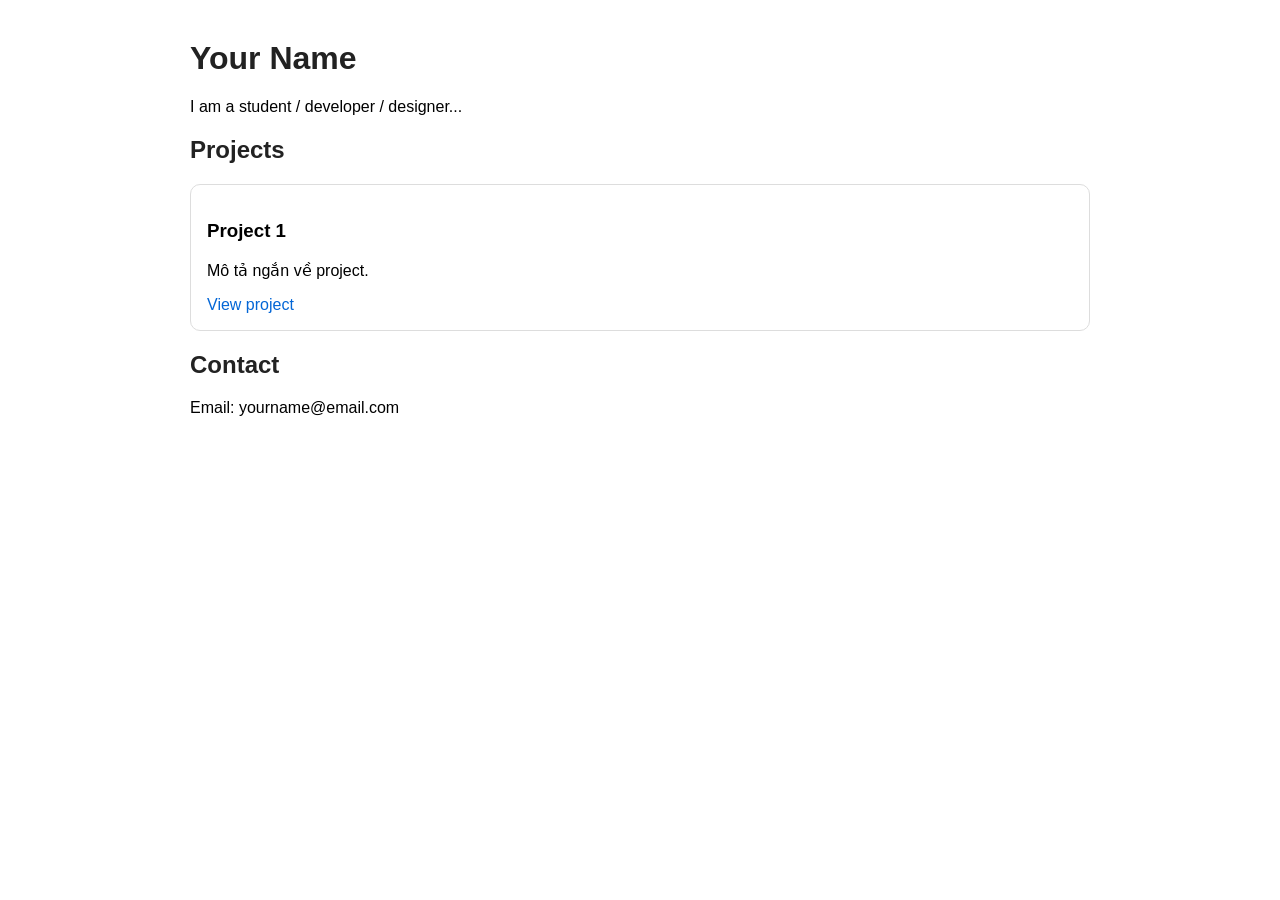
==== index.html @ 5c5beda9 "index" ====
<!DOCTYPE html>
<html lang="en">
<head>
  <meta charset="UTF-8" />
  <meta name="viewport" content="width=device-width, initial-scale=1.0" />
  <title>My Portfolio</title>
  <style>
    body { font-family: Arial, sans-serif; max-width: 900px; margin: 40px auto; padding: 0 20px; }
    h1, h2 { color: #222; }
    .project { border: 1px solid #ddd; padding: 16px; margin: 16px 0; border-radius: 10px; }
    a { color: #0366d6; text-decoration: none; }
  </style>
</head>
<body>
  <h1>Your Name</h1>
  <p>I am a student / developer / designer...</p>

  <h2>Projects</h2>
  <div class="project">
    <h3>Project 1</h3>
    <p>Mô tả ngắn về project.</p>
    <a href="#">View project</a>
  </div>

  <h2>Contact</h2>
  <p>Email: yourname@email.com</p>
</body>
</html>
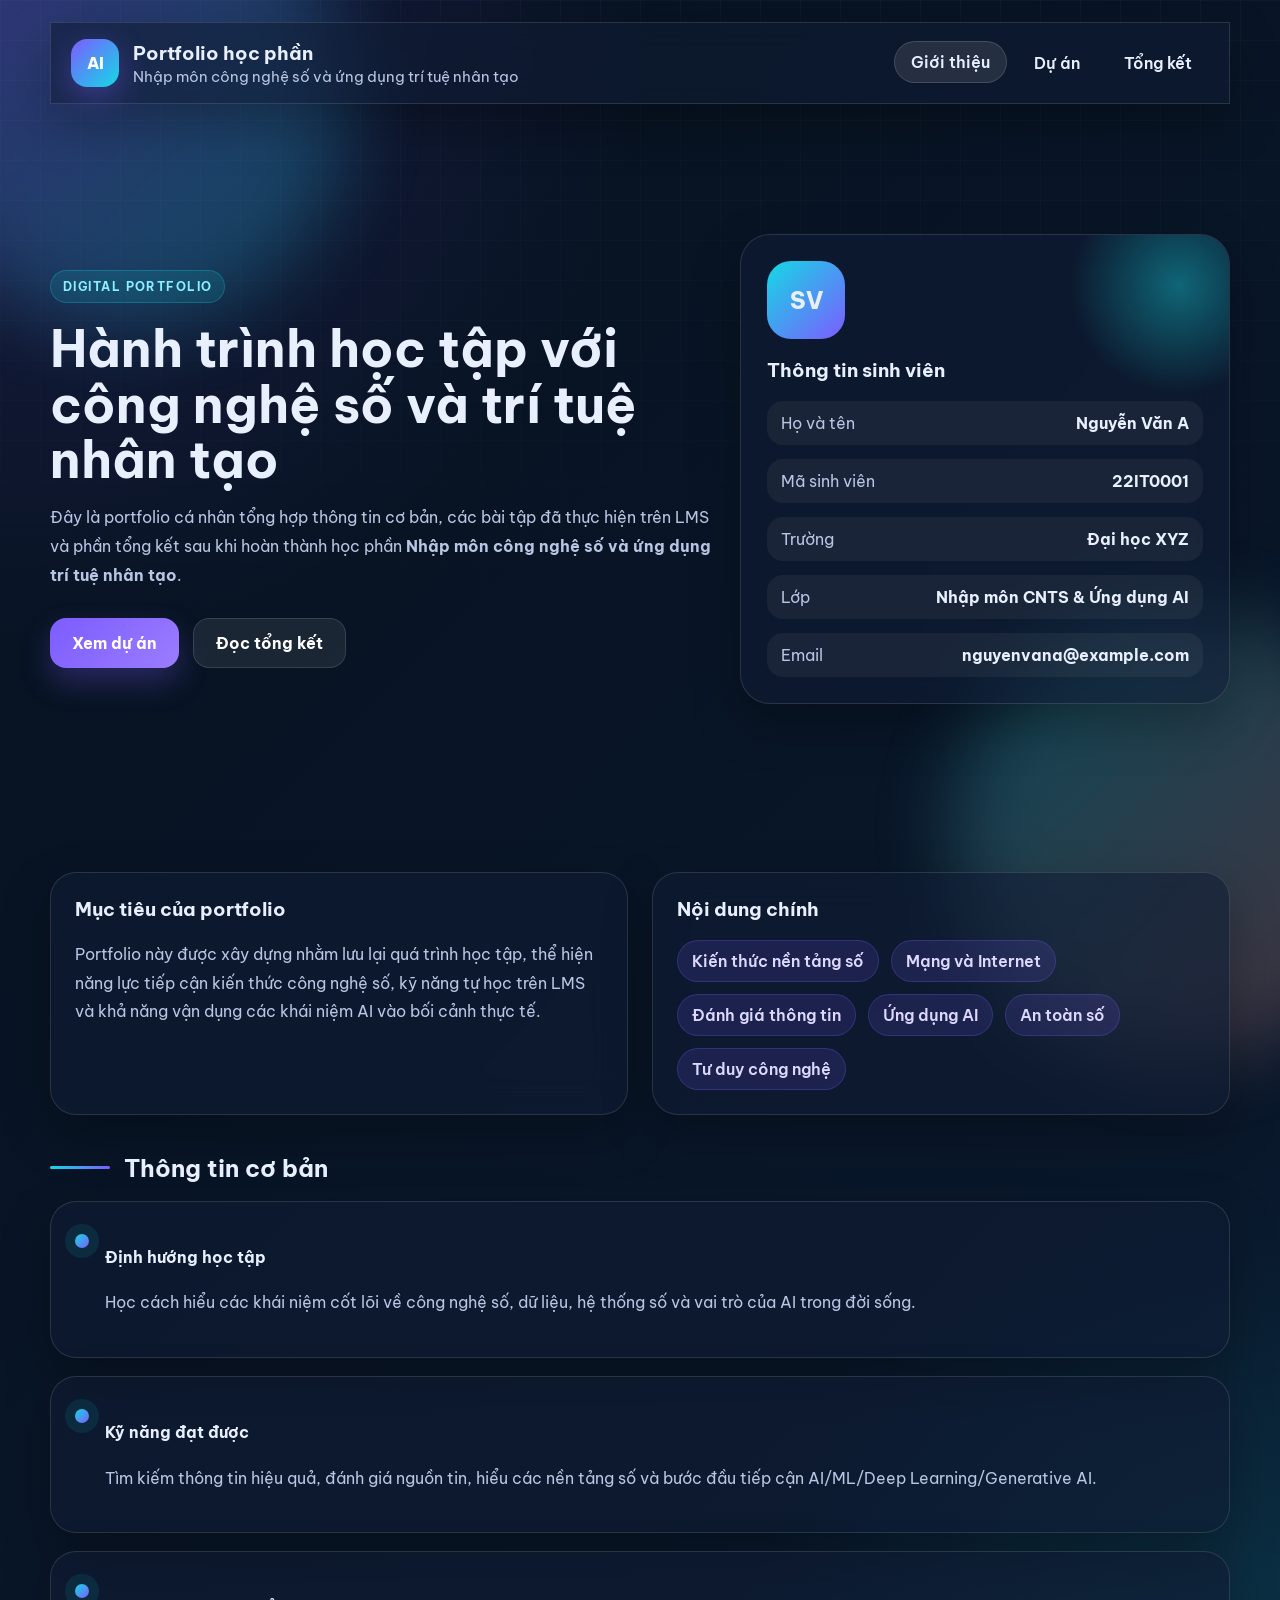
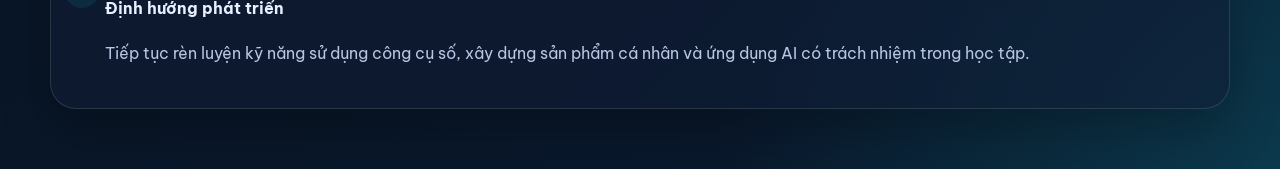
==== commit e3ca64fa: "Add files via upload" ====
--- a/index.html
+++ b/index.html
@@ -1,28 +1,122 @@
 <!DOCTYPE html>
-<html lang="en">
+<html lang="vi">
 <head>
   <meta charset="UTF-8" />
   <meta name="viewport" content="width=device-width, initial-scale=1.0" />
-  <title>My Portfolio</title>
-  <style>
-    body { font-family: Arial, sans-serif; max-width: 900px; margin: 40px auto; padding: 0 20px; }
-    h1, h2 { color: #222; }
-    .project { border: 1px solid #ddd; padding: 16px; margin: 16px 0; border-radius: 10px; }
-    a { color: #0366d6; text-decoration: none; }
-  </style>
+  <title>Portfolio | Giới thiệu</title>
+  <link rel="preconnect" href="https://fonts.googleapis.com">
+  <link rel="preconnect" href="https://fonts.gstatic.com" crossorigin>
+  <link href="https://fonts.googleapis.com/css2?family=Be+Vietnam+Pro:wght@300;400;500;600;700;800&display=swap" rel="stylesheet">
+  <link rel="stylesheet" href="styles.css" />
 </head>
 <body>
-  <h1>Your Name</h1>
-  <p>I am a student / developer / designer...</p>
+  <div class="bg-orb orb-1"></div>
+  <div class="bg-orb orb-2"></div>
+  <div class="bg-grid"></div>
 
-  <h2>Projects</h2>
-  <div class="project">
-    <h3>Project 1</h3>
-    <p>Mô tả ngắn về project.</p>
-    <a href="#">View project</a>
-  </div>
+  <header class="site-header glass fade-down">
+    <div class="brand">
+      <div class="brand-badge">AI</div>
+      <div>
+        <h1>Portfolio học phần</h1>
+        <p>Nhập môn công nghệ số và ứng dụng trí tuệ nhân tạo</p>
+      </div>
+    </div>
+    <nav class="nav">
+      <a class="nav-link active" href="index.html">Giới thiệu</a>
+      <a class="nav-link" href="du-an.html">Dự án</a>
+      <a class="nav-link" href="tong-ket.html">Tổng kết</a>
+    </nav>
+  </header>
 
-  <h2>Contact</h2>
-  <p>Email: yourname@email.com</p>
+  <main class="container">
+    <section class="hero">
+      <div class="hero-text fade-up">
+        <span class="eyebrow">DIGITAL PORTFOLIO</span>
+        <h2>Hành trình học tập với công nghệ số và trí tuệ nhân tạo</h2>
+        <p>
+          Đây là portfolio cá nhân tổng hợp thông tin cơ bản, các bài tập đã thực hiện trên LMS
+          và phần tổng kết sau khi hoàn thành học phần <strong>Nhập môn công nghệ số và ứng dụng trí tuệ nhân tạo</strong>.
+        </p>
+        <div class="hero-actions">
+          <a class="btn btn-primary" href="du-an.html">Xem dự án</a>
+          <a class="btn btn-secondary" href="tong-ket.html">Đọc tổng kết</a>
+        </div>
+      </div>
+
+      <div class="hero-card glass float-card fade-up delay-1">
+        <div class="profile-ring"></div>
+        <div class="profile-content">
+          <div class="avatar">SV</div>
+          <h3>Thông tin sinh viên</h3>
+          <ul class="info-list">
+            <li><span>Họ và tên</span><strong>Nguyễn Văn A</strong></li>
+            <li><span>Mã sinh viên</span><strong>22IT0001</strong></li>
+            <li><span>Trường</span><strong>Đại học XYZ</strong></li>
+            <li><span>Lớp</span><strong>Nhập môn CNTS & Ứng dụng AI</strong></li>
+            <li><span>Email</span><strong>nguyenvana@example.com</strong></li>
+          </ul>
+        </div>
+      </div>
+    </section>
+
+    <section class="grid two-col section-gap">
+      <article class="glass card fade-up delay-2">
+        <h3>Mục tiêu của portfolio</h3>
+        <p>
+          Portfolio này được xây dựng nhằm lưu lại quá trình học tập, thể hiện năng lực tiếp cận
+          kiến thức công nghệ số, kỹ năng tự học trên LMS và khả năng vận dụng các khái niệm AI
+          vào bối cảnh thực tế.
+        </p>
+      </article>
+
+      <article class="glass card fade-up delay-3">
+        <h3>Nội dung chính</h3>
+        <div class="tag-list">
+          <span class="tag">Kiến thức nền tảng số</span>
+          <span class="tag">Mạng và Internet</span>
+          <span class="tag">Đánh giá thông tin</span>
+          <span class="tag">Ứng dụng AI</span>
+          <span class="tag">An toàn số</span>
+          <span class="tag">Tư duy công nghệ</span>
+        </div>
+      </article>
+    </section>
+
+    <section class="timeline-section section-gap fade-up delay-4">
+      <div class="section-title">
+        <span class="line"></span>
+        <h3>Thông tin cơ bản</h3>
+      </div>
+
+      <div class="timeline">
+        <div class="timeline-item glass">
+          <div class="dot"></div>
+          <div>
+            <h4>Định hướng học tập</h4>
+            <p>Học cách hiểu các khái niệm cốt lõi về công nghệ số, dữ liệu, hệ thống số và vai trò của AI trong đời sống.</p>
+          </div>
+        </div>
+
+        <div class="timeline-item glass">
+          <div class="dot"></div>
+          <div>
+            <h4>Kỹ năng đạt được</h4>
+            <p>Tìm kiếm thông tin hiệu quả, đánh giá nguồn tin, hiểu các nền tảng số và bước đầu tiếp cận AI/ML/Deep Learning/Generative AI.</p>
+          </div>
+        </div>
+
+        <div class="timeline-item glass">
+          <div class="dot"></div>
+          <div>
+            <h4>Định hướng phát triển</h4>
+            <p>Tiếp tục rèn luyện kỹ năng sử dụng công cụ số, xây dựng sản phẩm cá nhân và ứng dụng AI có trách nhiệm trong học tập.</p>
+          </div>
+        </div>
+      </div>
+    </section>
+  </main>
+
+  <script src="script.js"></script>
 </body>
-</html>+</html>
--- a/styles.css
+++ b/styles.css
@@ -0,0 +1,537 @@
+* {
+  box-sizing: border-box;
+}
+
+:root {
+  --bg: #07111f;
+  --bg-2: #0a1a2f;
+  --card: rgba(16, 29, 52, 0.58);
+  --card-border: rgba(255, 255, 255, 0.12);
+  --text: #e8efff;
+  --muted: #b9c6e3;
+  --accent: #7c5cff;
+  --accent-2: #14d9e5;
+  --accent-3: #ff7b72;
+  --shadow: 0 20px 50px rgba(0, 0, 0, 0.28);
+}
+
+html {
+  scroll-behavior: smooth;
+}
+
+body {
+  margin: 0;
+  font-family: 'Be Vietnam Pro', sans-serif;
+  color: var(--text);
+  background:
+    radial-gradient(circle at top left, rgba(124, 92, 255, 0.18), transparent 30%),
+    radial-gradient(circle at bottom right, rgba(20, 217, 229, 0.16), transparent 26%),
+    linear-gradient(135deg, var(--bg), var(--bg-2));
+  min-height: 100vh;
+  overflow-x: hidden;
+}
+
+.bg-grid {
+  position: fixed;
+  inset: 0;
+  background-image:
+    linear-gradient(rgba(255,255,255,0.04) 1px, transparent 1px),
+    linear-gradient(90deg, rgba(255,255,255,0.04) 1px, transparent 1px);
+  background-size: 40px 40px;
+  mask-image: linear-gradient(to bottom, rgba(255,255,255,.65), transparent 85%);
+  pointer-events: none;
+  z-index: -3;
+}
+
+.bg-orb {
+  position: fixed;
+  width: 28rem;
+  height: 28rem;
+  border-radius: 50%;
+  filter: blur(40px);
+  opacity: 0.26;
+  z-index: -2;
+  animation: drift 12s ease-in-out infinite;
+}
+
+.orb-1 {
+  background: linear-gradient(135deg, #7c5cff, #14d9e5);
+  top: -120px;
+  left: -100px;
+}
+
+.orb-2 {
+  background: linear-gradient(135deg, #14d9e5, #ff7b72);
+  bottom: -160px;
+  right: -120px;
+  animation-delay: -4s;
+}
+
+.container {
+  width: min(1180px, calc(100% - 32px));
+  margin: 0 auto 60px;
+}
+
+.site-header {
+  width: min(1180px, calc(100% - 32px));
+  margin: 22px auto 0;
+  padding: 16px 20px;
+  display: flex;
+  justify-content: space-between;
+  gap: 20px;
+  align-items: center;
+  position: sticky;
+  top: 12px;
+  z-index: 50;
+}
+
+.glass {
+  background: var(--card);
+  border: 1px solid var(--card-border);
+  backdrop-filter: blur(18px);
+  -webkit-backdrop-filter: blur(18px);
+  box-shadow: var(--shadow);
+}
+
+.brand {
+  display: flex;
+  align-items: center;
+  gap: 14px;
+}
+
+.brand h1 {
+  font-size: 1.18rem;
+  margin: 0;
+}
+
+.brand p {
+  margin: 2px 0 0;
+  color: var(--muted);
+  font-size: 0.92rem;
+}
+
+.brand-badge {
+  width: 48px;
+  height: 48px;
+  border-radius: 16px;
+  display: grid;
+  place-items: center;
+  font-weight: 800;
+  color: white;
+  background: linear-gradient(135deg, var(--accent), var(--accent-2));
+  box-shadow: 0 10px 30px rgba(124, 92, 255, 0.38);
+}
+
+.nav {
+  display: flex;
+  gap: 10px;
+  flex-wrap: wrap;
+}
+
+.nav-link {
+  text-decoration: none;
+  color: var(--text);
+  padding: 10px 16px;
+  border-radius: 999px;
+  border: 1px solid transparent;
+  transition: 0.35s ease;
+  font-weight: 600;
+}
+
+.nav-link:hover,
+.nav-link.active {
+  background: rgba(255,255,255,0.1);
+  border-color: rgba(255,255,255,0.14);
+  transform: translateY(-1px);
+}
+
+.hero {
+  display: grid;
+  grid-template-columns: 1.15fr 0.85fr;
+  gap: 28px;
+  align-items: center;
+  min-height: calc(100vh - 170px);
+}
+
+.eyebrow {
+  display: inline-block;
+  color: #8ceeff;
+  background: rgba(20, 217, 229, 0.12);
+  border: 1px solid rgba(20, 217, 229, 0.25);
+  padding: 8px 12px;
+  border-radius: 999px;
+  letter-spacing: 0.12em;
+  font-size: 0.75rem;
+  font-weight: 700;
+  margin-bottom: 18px;
+}
+
+.hero-text h2,
+.page-head h2 {
+  font-size: clamp(2rem, 4vw, 4rem);
+  line-height: 1.08;
+  margin: 0 0 16px;
+}
+
+.hero-text p,
+.page-head p,
+.card p,
+.reflection p,
+.goal-card p,
+.timeline-item p,
+.project-card p {
+  color: var(--muted);
+  line-height: 1.8;
+  font-size: 1rem;
+}
+
+.hero-actions {
+  display: flex;
+  gap: 14px;
+  flex-wrap: wrap;
+  margin-top: 28px;
+}
+
+.btn {
+  text-decoration: none;
+  color: white;
+  padding: 14px 22px;
+  border-radius: 16px;
+  font-weight: 700;
+  transition: 0.35s ease;
+  display: inline-flex;
+  align-items: center;
+  justify-content: center;
+}
+
+.btn:hover {
+  transform: translateY(-3px) scale(1.01);
+}
+
+.btn-primary {
+  background: linear-gradient(135deg, var(--accent), #9b7dff);
+  box-shadow: 0 14px 30px rgba(124, 92, 255, 0.28);
+}
+
+.btn-secondary {
+  background: rgba(255,255,255,0.08);
+  border: 1px solid rgba(255,255,255,0.12);
+}
+
+.hero-card {
+  border-radius: 30px;
+  padding: 26px;
+  position: relative;
+  overflow: hidden;
+}
+
+.float-card {
+  animation: floatUpDown 5s ease-in-out infinite;
+}
+
+.profile-ring {
+  position: absolute;
+  width: 220px;
+  height: 220px;
+  right: -60px;
+  top: -60px;
+  border-radius: 50%;
+  background: radial-gradient(circle, rgba(20,217,229,0.4), transparent 70%);
+}
+
+.profile-content {
+  position: relative;
+  z-index: 2;
+}
+
+.avatar {
+  width: 78px;
+  height: 78px;
+  border-radius: 24px;
+  display: grid;
+  place-items: center;
+  font-size: 1.45rem;
+  font-weight: 800;
+  background: linear-gradient(135deg, #14d9e5, #7c5cff);
+  margin-bottom: 18px;
+}
+
+.info-list {
+  list-style: none;
+  padding: 0;
+  margin: 18px 0 0;
+  display: grid;
+  gap: 14px;
+}
+
+.info-list li {
+  display: flex;
+  justify-content: space-between;
+  gap: 12px;
+  padding: 12px 14px;
+  border-radius: 16px;
+  background: rgba(255,255,255,0.05);
+}
+
+.info-list span {
+  color: var(--muted);
+}
+
+.grid.two-col {
+  display: grid;
+  grid-template-columns: repeat(2, 1fr);
+  gap: 24px;
+}
+
+.section-gap {
+  margin-top: 38px;
+}
+
+.card,
+.reflection,
+.goal-card,
+.project-card,
+.timeline-item,
+.closing-box {
+  border-radius: 26px;
+  padding: 24px;
+}
+
+.card h3,
+.project-card h3,
+.reflection h3,
+.goal-card h4 {
+  margin-top: 0;
+}
+
+.tag-list {
+  display: flex;
+  gap: 12px;
+  flex-wrap: wrap;
+  margin-top: 18px;
+}
+
+.tag {
+  border-radius: 999px;
+  padding: 10px 14px;
+  background: rgba(124, 92, 255, 0.15);
+  border: 1px solid rgba(124, 92, 255, 0.25);
+  color: #ddd8ff;
+  font-weight: 600;
+}
+
+.section-title {
+  display: flex;
+  align-items: center;
+  gap: 14px;
+  margin-bottom: 18px;
+}
+
+.section-title h3 {
+  margin: 0;
+  font-size: 1.5rem;
+}
+
+.line {
+  display: inline-block;
+  width: 60px;
+  height: 3px;
+  border-radius: 999px;
+  background: linear-gradient(90deg, var(--accent-2), var(--accent));
+}
+
+.timeline {
+  display: grid;
+  gap: 18px;
+}
+
+.timeline-item {
+  display: grid;
+  grid-template-columns: auto 1fr;
+  gap: 16px;
+  align-items: start;
+}
+
+.dot {
+  width: 14px;
+  height: 14px;
+  margin-top: 8px;
+  border-radius: 50%;
+  background: linear-gradient(135deg, var(--accent-2), var(--accent));
+  box-shadow: 0 0 0 10px rgba(20, 217, 229, 0.09);
+}
+
+.page-head {
+  padding: 72px 0 18px;
+}
+
+.projects-grid {
+  display: grid;
+  grid-template-columns: repeat(2, minmax(0, 1fr));
+  gap: 22px;
+  margin-top: 18px;
+}
+
+.project-top {
+  display: flex;
+  justify-content: space-between;
+  gap: 12px;
+  align-items: center;
+  margin-bottom: 16px;
+}
+
+.project-badge,
+.project-score {
+  font-size: 0.86rem;
+  padding: 8px 12px;
+  border-radius: 999px;
+  font-weight: 700;
+}
+
+.project-badge {
+  background: rgba(20, 217, 229, 0.14);
+  color: #98f7ff;
+  border: 1px solid rgba(20, 217, 229, 0.25);
+}
+
+.project-score {
+  background: rgba(124, 92, 255, 0.16);
+  color: #d8d0ff;
+  border: 1px solid rgba(124, 92, 255, 0.22);
+}
+
+.mini-list {
+  padding-left: 18px;
+  color: var(--muted);
+  line-height: 1.8;
+  margin-bottom: 0;
+}
+
+.goal-grid {
+  display: grid;
+  grid-template-columns: repeat(3, 1fr);
+  gap: 22px;
+}
+
+.closing {
+  margin-top: 34px;
+  padding-bottom: 30px;
+}
+
+.closing-box {
+  text-align: center;
+}
+
+.closing-text {
+  max-width: 820px;
+  margin: 0 auto 22px;
+  line-height: 1.9;
+  color: var(--muted);
+}
+
+.fade-down,
+.fade-up,
+.reveal {
+  opacity: 0;
+  transform: translateY(20px);
+  animation: showUp 0.9s ease forwards;
+}
+
+.fade-down {
+  transform: translateY(-20px);
+}
+
+.delay-1 { animation-delay: 0.15s; }
+.delay-2 { animation-delay: 0.3s; }
+.delay-3 { animation-delay: 0.45s; }
+.delay-4 { animation-delay: 0.6s; }
+
+.reveal.visible {
+  opacity: 1;
+  transform: translateY(0);
+}
+
+.project-card,
+.card,
+.goal-card,
+.timeline-item,
+.reflection {
+  transition: transform 0.35s ease, border-color 0.35s ease, background 0.35s ease;
+}
+
+.project-card:hover,
+.card:hover,
+.goal-card:hover,
+.timeline-item:hover,
+.reflection:hover,
+.hero-card:hover {
+  transform: translateY(-8px);
+  border-color: rgba(255,255,255,0.22);
+  background: rgba(19, 34, 59, 0.72);
+}
+
+@keyframes showUp {
+  to {
+    opacity: 1;
+    transform: translateY(0);
+  }
+}
+
+@keyframes floatUpDown {
+  0%, 100% { transform: translateY(0px); }
+  50% { transform: translateY(-12px); }
+}
+
+@keyframes drift {
+  0%, 100% { transform: translate(0, 0); }
+  50% { transform: translate(18px, -18px); }
+}
+
+@media (max-width: 980px) {
+  .hero,
+  .grid.two-col,
+  .projects-grid,
+  .goal-grid {
+    grid-template-columns: 1fr;
+  }
+
+  .site-header {
+    position: static;
+  }
+
+  .hero {
+    padding-top: 44px;
+    min-height: auto;
+  }
+}
+
+@media (max-width: 680px) {
+  .brand {
+    align-items: flex-start;
+  }
+
+  .site-header {
+    padding: 14px;
+    flex-direction: column;
+    align-items: stretch;
+  }
+
+  .nav {
+    justify-content: center;
+  }
+
+  .hero-text h2,
+  .page-head h2 {
+    font-size: 2rem;
+  }
+
+  .info-list li,
+  .project-top {
+    flex-direction: column;
+    align-items: flex-start;
+  }
+
+  .container {
+    width: min(100% - 20px, 1180px);
+  }
+}
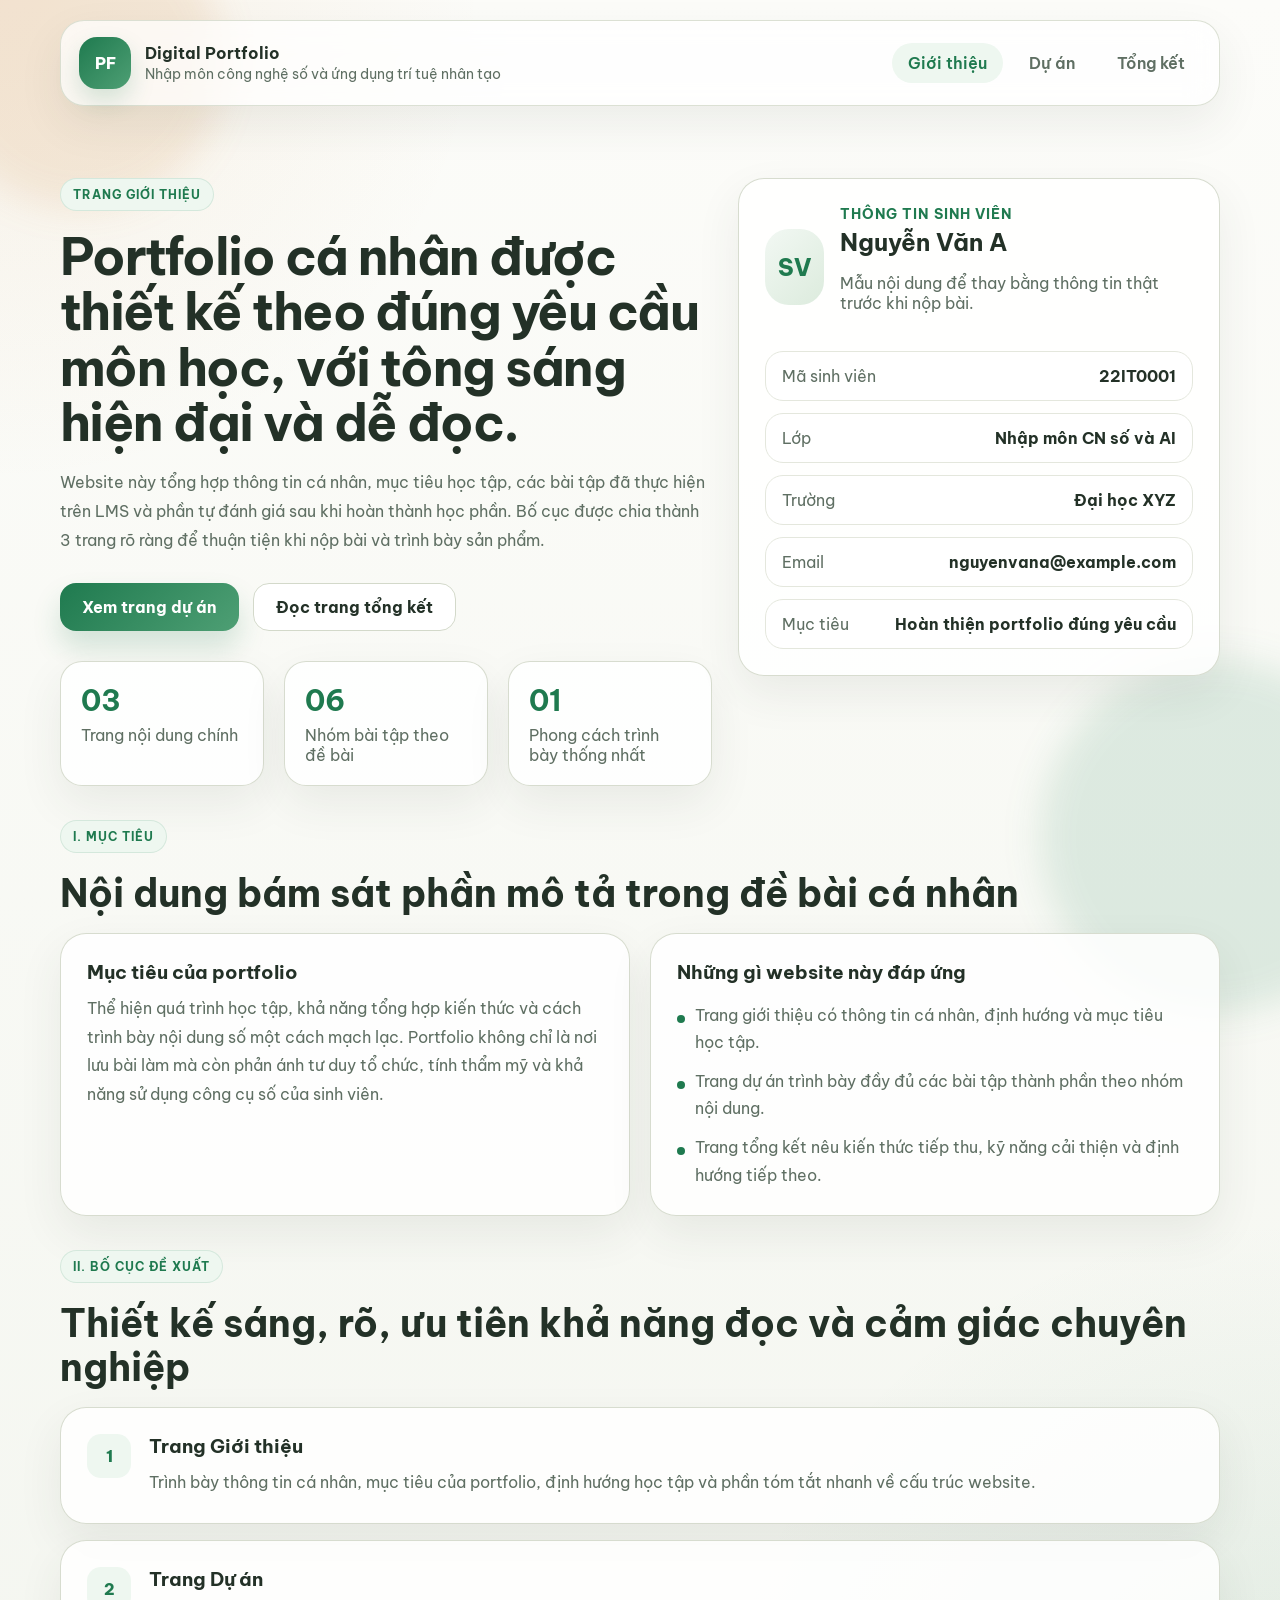
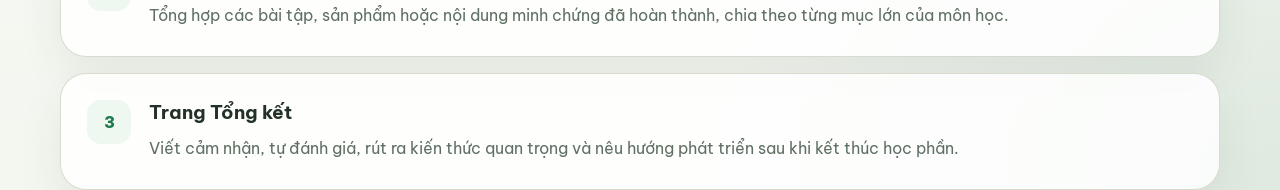
==== commit 8c546018: "1" ====
--- a/index.html
+++ b/index.html
@@ -10,112 +10,136 @@
   <link rel="stylesheet" href="styles.css" />
 </head>
 <body>
-  <div class="bg-orb orb-1"></div>
-  <div class="bg-orb orb-2"></div>
-  <div class="bg-grid"></div>
+  <div class="page-shell">
+    <header class="site-header reveal">
+      <a class="brand" href="index.html">
+        <span class="brand-badge">PF</span>
+        <span class="brand-copy">
+          <strong>Digital Portfolio</strong>
+          <small>Nhập môn công nghệ số và ứng dụng trí tuệ nhân tạo</small>
+        </span>
+      </a>
 
-  <header class="site-header glass fade-down">
-    <div class="brand">
-      <div class="brand-badge">AI</div>
-      <div>
-        <h1>Portfolio học phần</h1>
-        <p>Nhập môn công nghệ số và ứng dụng trí tuệ nhân tạo</p>
-      </div>
-    </div>
-    <nav class="nav">
-      <a class="nav-link active" href="index.html">Giới thiệu</a>
-      <a class="nav-link" href="du-an.html">Dự án</a>
-      <a class="nav-link" href="tong-ket.html">Tổng kết</a>
-    </nav>
-  </header>
+      <nav class="nav">
+        <a class="nav-link active" href="index.html">Giới thiệu</a>
+        <a class="nav-link" href="du-an.html">Dự án</a>
+        <a class="nav-link" href="tong-ket.html">Tổng kết</a>
+      </nav>
+    </header>
 
-  <main class="container">
-    <section class="hero">
-      <div class="hero-text fade-up">
-        <span class="eyebrow">DIGITAL PORTFOLIO</span>
-        <h2>Hành trình học tập với công nghệ số và trí tuệ nhân tạo</h2>
-        <p>
-          Đây là portfolio cá nhân tổng hợp thông tin cơ bản, các bài tập đã thực hiện trên LMS
-          và phần tổng kết sau khi hoàn thành học phần <strong>Nhập môn công nghệ số và ứng dụng trí tuệ nhân tạo</strong>.
-        </p>
-        <div class="hero-actions">
-          <a class="btn btn-primary" href="du-an.html">Xem dự án</a>
-          <a class="btn btn-secondary" href="tong-ket.html">Đọc tổng kết</a>
-        </div>
-      </div>
+    <main class="container">
+      <section class="hero reveal">
+        <div class="hero-copy">
+          <span class="eyebrow">TRANG GIỚI THIỆU</span>
+          <h1>Portfolio cá nhân được thiết kế theo đúng yêu cầu môn học, với tông sáng hiện đại và dễ đọc.</h1>
+          <p class="lead">
+            Website này tổng hợp thông tin cá nhân, mục tiêu học tập, các bài tập đã thực hiện trên LMS
+            và phần tự đánh giá sau khi hoàn thành học phần. Bố cục được chia thành 3 trang rõ ràng để
+            thuận tiện khi nộp bài và trình bày sản phẩm.
+          </p>
 
-      <div class="hero-card glass float-card fade-up delay-1">
-        <div class="profile-ring"></div>
-        <div class="profile-content">
-          <div class="avatar">SV</div>
-          <h3>Thông tin sinh viên</h3>
-          <ul class="info-list">
-            <li><span>Họ và tên</span><strong>Nguyễn Văn A</strong></li>
-            <li><span>Mã sinh viên</span><strong>22IT0001</strong></li>
-            <li><span>Trường</span><strong>Đại học XYZ</strong></li>
-            <li><span>Lớp</span><strong>Nhập môn CNTS & Ứng dụng AI</strong></li>
-            <li><span>Email</span><strong>nguyenvana@example.com</strong></li>
-          </ul>
-        </div>
-      </div>
-    </section>
+          <div class="hero-actions">
+            <a class="btn btn-primary" href="du-an.html">Xem trang dự án</a>
+            <a class="btn btn-secondary" href="tong-ket.html">Đọc trang tổng kết</a>
+          </div>
 
-    <section class="grid two-col section-gap">
-      <article class="glass card fade-up delay-2">
-        <h3>Mục tiêu của portfolio</h3>
-        <p>
-          Portfolio này được xây dựng nhằm lưu lại quá trình học tập, thể hiện năng lực tiếp cận
-          kiến thức công nghệ số, kỹ năng tự học trên LMS và khả năng vận dụng các khái niệm AI
-          vào bối cảnh thực tế.
-        </p>
-      </article>
-
-      <article class="glass card fade-up delay-3">
-        <h3>Nội dung chính</h3>
-        <div class="tag-list">
-          <span class="tag">Kiến thức nền tảng số</span>
-          <span class="tag">Mạng và Internet</span>
-          <span class="tag">Đánh giá thông tin</span>
-          <span class="tag">Ứng dụng AI</span>
-          <span class="tag">An toàn số</span>
-          <span class="tag">Tư duy công nghệ</span>
-        </div>
-      </article>
-    </section>
-
-    <section class="timeline-section section-gap fade-up delay-4">
-      <div class="section-title">
-        <span class="line"></span>
-        <h3>Thông tin cơ bản</h3>
-      </div>
-
-      <div class="timeline">
-        <div class="timeline-item glass">
-          <div class="dot"></div>
-          <div>
-            <h4>Định hướng học tập</h4>
-            <p>Học cách hiểu các khái niệm cốt lõi về công nghệ số, dữ liệu, hệ thống số và vai trò của AI trong đời sống.</p>
+          <div class="stat-grid">
+            <article class="stat-card">
+              <strong>03</strong>
+              <span>Trang nội dung chính</span>
+            </article>
+            <article class="stat-card">
+              <strong>06</strong>
+              <span>Nhóm bài tập theo đề bài</span>
+            </article>
+            <article class="stat-card">
+              <strong>01</strong>
+              <span>Phong cách trình bày thống nhất</span>
+            </article>
           </div>
         </div>
 
-        <div class="timeline-item glass">
-          <div class="dot"></div>
-          <div>
-            <h4>Kỹ năng đạt được</h4>
-            <p>Tìm kiếm thông tin hiệu quả, đánh giá nguồn tin, hiểu các nền tảng số và bước đầu tiếp cận AI/ML/Deep Learning/Generative AI.</p>
+        <aside class="profile-card reveal">
+          <div class="profile-top">
+            <div class="avatar">SV</div>
+            <div>
+              <p class="profile-label">Thông tin sinh viên</p>
+              <h2>Nguyễn Văn A</h2>
+              <p class="muted">Mẫu nội dung để thay bằng thông tin thật trước khi nộp bài.</p>
+            </div>
           </div>
+
+          <ul class="info-list">
+            <li><span>Mã sinh viên</span><strong>22IT0001</strong></li>
+            <li><span>Lớp</span><strong>Nhập môn CN số và AI</strong></li>
+            <li><span>Trường</span><strong>Đại học XYZ</strong></li>
+            <li><span>Email</span><strong>nguyenvana@example.com</strong></li>
+            <li><span>Mục tiêu</span><strong>Hoàn thiện portfolio đúng yêu cầu</strong></li>
+          </ul>
+        </aside>
+      </section>
+
+      <section class="section reveal">
+        <div class="section-heading">
+          <span class="section-kicker">I. Mục tiêu</span>
+          <h2>Nội dung bám sát phần mô tả trong đề bài cá nhân</h2>
         </div>
 
-        <div class="timeline-item glass">
-          <div class="dot"></div>
-          <div>
-            <h4>Định hướng phát triển</h4>
-            <p>Tiếp tục rèn luyện kỹ năng sử dụng công cụ số, xây dựng sản phẩm cá nhân và ứng dụng AI có trách nhiệm trong học tập.</p>
-          </div>
+        <div class="grid-two">
+          <article class="panel">
+            <h3>Mục tiêu của portfolio</h3>
+            <p>
+              Thể hiện quá trình học tập, khả năng tổng hợp kiến thức và cách trình bày nội dung số
+              một cách mạch lạc. Portfolio không chỉ là nơi lưu bài làm mà còn phản ánh tư duy tổ chức,
+              tính thẩm mỹ và khả năng sử dụng công cụ số của sinh viên.
+            </p>
+          </article>
+
+          <article class="panel">
+            <h3>Những gì website này đáp ứng</h3>
+            <ul class="feature-list">
+              <li>Trang giới thiệu có thông tin cá nhân, định hướng và mục tiêu học tập.</li>
+              <li>Trang dự án trình bày đầy đủ các bài tập thành phần theo nhóm nội dung.</li>
+              <li>Trang tổng kết nêu kiến thức tiếp thu, kỹ năng cải thiện và định hướng tiếp theo.</li>
+            </ul>
+          </article>
         </div>
-      </div>
-    </section>
-  </main>
+      </section>
+
+      <section class="section reveal">
+        <div class="section-heading">
+          <span class="section-kicker">II. Bố cục đề xuất</span>
+          <h2>Thiết kế sáng, rõ, ưu tiên khả năng đọc và cảm giác chuyên nghiệp</h2>
+        </div>
+
+        <div class="timeline">
+          <article class="timeline-item">
+            <span class="timeline-step">1</span>
+            <div>
+              <h3>Trang Giới thiệu</h3>
+              <p>Trình bày thông tin cá nhân, mục tiêu của portfolio, định hướng học tập và phần tóm tắt nhanh về cấu trúc website.</p>
+            </div>
+          </article>
+
+          <article class="timeline-item">
+            <span class="timeline-step">2</span>
+            <div>
+              <h3>Trang Dự án</h3>
+              <p>Tổng hợp các bài tập, sản phẩm hoặc nội dung minh chứng đã hoàn thành, chia theo từng mục lớn của môn học.</p>
+            </div>
+          </article>
+
+          <article class="timeline-item">
+            <span class="timeline-step">3</span>
+            <div>
+              <h3>Trang Tổng kết</h3>
+              <p>Viết cảm nhận, tự đánh giá, rút ra kiến thức quan trọng và nêu hướng phát triển sau khi kết thúc học phần.</p>
+            </div>
+          </article>
+        </div>
+      </section>
+    </main>
+  </div>
 
   <script src="script.js"></script>
 </body>
--- a/styles.css
+++ b/styles.css
@@ -3,16 +3,18 @@
 }
 
 :root {
-  --bg: #07111f;
-  --bg-2: #0a1a2f;
-  --card: rgba(16, 29, 52, 0.58);
-  --card-border: rgba(255, 255, 255, 0.12);
-  --text: #e8efff;
-  --muted: #b9c6e3;
-  --accent: #7c5cff;
-  --accent-2: #14d9e5;
-  --accent-3: #ff7b72;
-  --shadow: 0 20px 50px rgba(0, 0, 0, 0.28);
+  --bg: #f6f7f3;
+  --bg-soft: #ffffff;
+  --panel: rgba(255, 255, 255, 0.84);
+  --panel-strong: #ffffff;
+  --line: #e4e7dd;
+  --line-strong: #d3d9ca;
+  --text: #233127;
+  --muted: #5f6f63;
+  --accent: #1f7a4f;
+  --accent-soft: #eef7f0;
+  --accent-warm: #c97f2b;
+  --shadow: 0 18px 45px rgba(51, 68, 52, 0.08);
 }
 
 html {
@@ -21,495 +23,508 @@
 
 body {
   margin: 0;
-  font-family: 'Be Vietnam Pro', sans-serif;
+  min-height: 100vh;
   color: var(--text);
+  font-family: "Be Vietnam Pro", sans-serif;
   background:
-    radial-gradient(circle at top left, rgba(124, 92, 255, 0.18), transparent 30%),
-    radial-gradient(circle at bottom right, rgba(20, 217, 229, 0.16), transparent 26%),
-    linear-gradient(135deg, var(--bg), var(--bg-2));
-  min-height: 100vh;
-  overflow-x: hidden;
-}
-
-.bg-grid {
+    radial-gradient(circle at top left, rgba(199, 127, 43, 0.09), transparent 22%),
+    radial-gradient(circle at bottom right, rgba(31, 122, 79, 0.1), transparent 26%),
+    linear-gradient(180deg, #fcfcf9 0%, #f4f6f0 100%);
+}
+
+.page-shell {
+  position: relative;
+  overflow: hidden;
+}
+
+.page-shell::before,
+.page-shell::after {
+  content: "";
   position: fixed;
-  inset: 0;
-  background-image:
-    linear-gradient(rgba(255,255,255,0.04) 1px, transparent 1px),
-    linear-gradient(90deg, rgba(255,255,255,0.04) 1px, transparent 1px);
-  background-size: 40px 40px;
-  mask-image: linear-gradient(to bottom, rgba(255,255,255,.65), transparent 85%);
+  border-radius: 999px;
   pointer-events: none;
-  z-index: -3;
-}
-
-.bg-orb {
-  position: fixed;
-  width: 28rem;
-  height: 28rem;
-  border-radius: 50%;
-  filter: blur(40px);
-  opacity: 0.26;
-  z-index: -2;
-  animation: drift 12s ease-in-out infinite;
-}
-
-.orb-1 {
-  background: linear-gradient(135deg, #7c5cff, #14d9e5);
-  top: -120px;
-  left: -100px;
-}
-
-.orb-2 {
-  background: linear-gradient(135deg, #14d9e5, #ff7b72);
-  bottom: -160px;
-  right: -120px;
-  animation-delay: -4s;
-}
-
-.container {
-  width: min(1180px, calc(100% - 32px));
-  margin: 0 auto 60px;
-}
-
+  z-index: -1;
+  filter: blur(18px);
+}
+
+.page-shell::before {
+  width: 18rem;
+  height: 18rem;
+  top: -5rem;
+  left: -4rem;
+  background: rgba(201, 127, 43, 0.12);
+}
+
+.page-shell::after {
+  width: 22rem;
+  height: 22rem;
+  right: -7rem;
+  bottom: -7rem;
+  background: rgba(31, 122, 79, 0.12);
+}
+
+.container,
 .site-header {
-  width: min(1180px, calc(100% - 32px));
-  margin: 22px auto 0;
-  padding: 16px 20px;
+  width: min(1160px, calc(100% - 32px));
+  margin-left: auto;
+  margin-right: auto;
+}
+
+.site-header {
+  margin-top: 20px;
+  padding: 16px 18px;
   display: flex;
+  align-items: center;
   justify-content: space-between;
   gap: 20px;
-  align-items: center;
   position: sticky;
   top: 12px;
-  z-index: 50;
-}
-
-.glass {
-  background: var(--card);
-  border: 1px solid var(--card-border);
-  backdrop-filter: blur(18px);
-  -webkit-backdrop-filter: blur(18px);
+  z-index: 20;
+  background: rgba(255, 255, 255, 0.72);
+  border: 1px solid rgba(211, 217, 202, 0.8);
+  backdrop-filter: blur(14px);
+  border-radius: 24px;
   box-shadow: var(--shadow);
 }
 
 .brand {
-  display: flex;
+  display: inline-flex;
   align-items: center;
   gap: 14px;
-}
-
-.brand h1 {
-  font-size: 1.18rem;
-  margin: 0;
-}
-
-.brand p {
-  margin: 2px 0 0;
-  color: var(--muted);
-  font-size: 0.92rem;
+  text-decoration: none;
+  color: inherit;
 }
 
 .brand-badge {
-  width: 48px;
-  height: 48px;
-  border-radius: 16px;
+  width: 52px;
+  height: 52px;
+  border-radius: 18px;
   display: grid;
   place-items: center;
   font-weight: 800;
-  color: white;
-  background: linear-gradient(135deg, var(--accent), var(--accent-2));
-  box-shadow: 0 10px 30px rgba(124, 92, 255, 0.38);
+  color: #fff;
+  background: linear-gradient(135deg, var(--accent), #4e9f74);
+  box-shadow: 0 12px 24px rgba(31, 122, 79, 0.18);
+}
+
+.brand-copy {
+  display: grid;
+  gap: 2px;
+}
+
+.brand-copy strong {
+  font-size: 1rem;
+}
+
+.brand-copy small {
+  color: var(--muted);
+  font-size: 0.88rem;
 }
 
 .nav {
   display: flex;
+  align-items: center;
   gap: 10px;
   flex-wrap: wrap;
 }
 
 .nav-link {
-  text-decoration: none;
-  color: var(--text);
   padding: 10px 16px;
   border-radius: 999px;
-  border: 1px solid transparent;
-  transition: 0.35s ease;
+  text-decoration: none;
+  color: var(--muted);
   font-weight: 600;
+  transition: 0.25s ease;
 }
 
 .nav-link:hover,
 .nav-link.active {
-  background: rgba(255,255,255,0.1);
-  border-color: rgba(255,255,255,0.14);
-  transform: translateY(-1px);
+  color: var(--accent);
+  background: var(--accent-soft);
+}
+
+.hero,
+.page-intro {
+  padding-top: 72px;
 }
 
 .hero {
   display: grid;
-  grid-template-columns: 1.15fr 0.85fr;
-  gap: 28px;
-  align-items: center;
-  min-height: calc(100vh - 170px);
-}
-
-.eyebrow {
-  display: inline-block;
-  color: #8ceeff;
-  background: rgba(20, 217, 229, 0.12);
-  border: 1px solid rgba(20, 217, 229, 0.25);
+  grid-template-columns: minmax(0, 1.15fr) minmax(320px, 0.85fr);
+  gap: 26px;
+  align-items: start;
+}
+
+.hero-copy h1,
+.page-intro h1 {
+  margin: 0 0 18px;
+  font-size: clamp(2.2rem, 4vw, 4.4rem);
+  line-height: 1.08;
+  letter-spacing: -0.03em;
+}
+
+.lead,
+.panel p,
+.project-card p,
+.timeline-item p,
+.reflection-card p,
+.goal-card p,
+.closing-box p {
+  margin: 0;
+  color: var(--muted);
+  line-height: 1.8;
+}
+
+.eyebrow,
+.section-kicker,
+.chip,
+.status {
+  display: inline-flex;
+  align-items: center;
   padding: 8px 12px;
   border-radius: 999px;
-  letter-spacing: 0.12em;
-  font-size: 0.75rem;
+  font-size: 0.76rem;
   font-weight: 700;
+  letter-spacing: 0.08em;
+  text-transform: uppercase;
+}
+
+.eyebrow,
+.section-kicker {
   margin-bottom: 18px;
-}
-
-.hero-text h2,
-.page-head h2 {
-  font-size: clamp(2rem, 4vw, 4rem);
-  line-height: 1.08;
-  margin: 0 0 16px;
-}
-
-.hero-text p,
-.page-head p,
-.card p,
-.reflection p,
-.goal-card p,
-.timeline-item p,
-.project-card p {
-  color: var(--muted);
-  line-height: 1.8;
-  font-size: 1rem;
+  color: var(--accent);
+  background: var(--accent-soft);
+  border: 1px solid rgba(31, 122, 79, 0.12);
 }
 
 .hero-actions {
   display: flex;
   gap: 14px;
   flex-wrap: wrap;
-  margin-top: 28px;
+  margin: 28px 0 30px;
 }
 
 .btn {
+  display: inline-flex;
+  align-items: center;
+  justify-content: center;
+  min-height: 48px;
+  padding: 0 22px;
+  border-radius: 16px;
   text-decoration: none;
-  color: white;
-  padding: 14px 22px;
-  border-radius: 16px;
   font-weight: 700;
-  transition: 0.35s ease;
-  display: inline-flex;
-  align-items: center;
-  justify-content: center;
+  transition: transform 0.25s ease, box-shadow 0.25s ease, background 0.25s ease;
 }
 
 .btn:hover {
-  transform: translateY(-3px) scale(1.01);
+  transform: translateY(-2px);
 }
 
 .btn-primary {
-  background: linear-gradient(135deg, var(--accent), #9b7dff);
-  box-shadow: 0 14px 30px rgba(124, 92, 255, 0.28);
+  color: #fff;
+  background: linear-gradient(135deg, var(--accent), #4e9f74);
+  box-shadow: 0 16px 28px rgba(31, 122, 79, 0.18);
 }
 
 .btn-secondary {
-  background: rgba(255,255,255,0.08);
-  border: 1px solid rgba(255,255,255,0.12);
-}
-
-.hero-card {
-  border-radius: 30px;
+  color: var(--text);
+  background: #fff;
+  border: 1px solid var(--line-strong);
+}
+
+.stat-grid,
+.grid-two,
+.goal-grid,
+.project-grid {
+  display: grid;
+  gap: 20px;
+}
+
+.stat-grid {
+  grid-template-columns: repeat(3, minmax(0, 1fr));
+}
+
+.stat-card,
+.profile-card,
+.panel,
+.project-card,
+.reflection-card,
+.goal-card,
+.timeline-item,
+.closing-box {
+  background: var(--panel);
+  border: 1px solid rgba(211, 217, 202, 0.9);
+  box-shadow: var(--shadow);
+  backdrop-filter: blur(10px);
+}
+
+.stat-card {
+  padding: 20px;
+  border-radius: 22px;
+}
+
+.stat-card strong {
+  display: block;
+  font-size: 1.8rem;
+  margin-bottom: 6px;
+  color: var(--accent);
+}
+
+.stat-card span {
+  color: var(--muted);
+}
+
+.profile-card,
+.panel,
+.project-card,
+.reflection-card,
+.goal-card,
+.timeline-item,
+.closing-box {
+  border-radius: 26px;
   padding: 26px;
-  position: relative;
-  overflow: hidden;
-}
-
-.float-card {
-  animation: floatUpDown 5s ease-in-out infinite;
-}
-
-.profile-ring {
-  position: absolute;
-  width: 220px;
-  height: 220px;
-  right: -60px;
-  top: -60px;
-  border-radius: 50%;
-  background: radial-gradient(circle, rgba(20,217,229,0.4), transparent 70%);
-}
-
-.profile-content {
-  position: relative;
-  z-index: 2;
+}
+
+.profile-top {
+  display: flex;
+  align-items: center;
+  gap: 16px;
+  margin-bottom: 22px;
 }
 
 .avatar {
-  width: 78px;
-  height: 78px;
+  width: 76px;
+  height: 76px;
   border-radius: 24px;
   display: grid;
   place-items: center;
+  background: linear-gradient(135deg, #f2f8f3, #dcebdd);
+  color: var(--accent);
+  font-weight: 800;
   font-size: 1.45rem;
-  font-weight: 800;
-  background: linear-gradient(135deg, #14d9e5, #7c5cff);
-  margin-bottom: 18px;
+}
+
+.profile-label {
+  margin: 0 0 4px;
+  color: var(--accent);
+  font-size: 0.85rem;
+  font-weight: 700;
+  text-transform: uppercase;
+  letter-spacing: 0.08em;
+}
+
+.profile-top h2,
+.project-card h2,
+.panel h2,
+.closing-box h2 {
+  margin: 0 0 8px;
+}
+
+.muted {
+  color: var(--muted);
+}
+
+.info-list,
+.feature-list {
+  margin: 0;
+  padding: 0;
+  list-style: none;
 }
 
 .info-list {
-  list-style: none;
-  padding: 0;
-  margin: 18px 0 0;
-  display: grid;
-  gap: 14px;
+  display: grid;
+  gap: 12px;
 }
 
 .info-list li {
   display: flex;
   justify-content: space-between;
   gap: 12px;
-  padding: 12px 14px;
-  border-radius: 16px;
-  background: rgba(255,255,255,0.05);
+  align-items: center;
+  padding: 14px 16px;
+  border-radius: 18px;
+  background: var(--panel-strong);
+  border: 1px solid var(--line);
 }
 
 .info-list span {
   color: var(--muted);
 }
 
-.grid.two-col {
-  display: grid;
-  grid-template-columns: repeat(2, 1fr);
-  gap: 24px;
-}
-
-.section-gap {
-  margin-top: 38px;
-}
-
-.card,
-.reflection,
-.goal-card,
-.project-card,
-.timeline-item,
-.closing-box {
-  border-radius: 26px;
-  padding: 24px;
-}
-
-.card h3,
-.project-card h3,
-.reflection h3,
-.goal-card h4 {
+.section {
+  margin-top: 34px;
+}
+
+.section-heading {
+  margin-bottom: 18px;
+}
+
+.section-heading h2 {
+  margin: 0;
+  font-size: clamp(1.7rem, 3vw, 2.5rem);
+  line-height: 1.15;
+}
+
+.grid-two {
+  grid-template-columns: repeat(2, minmax(0, 1fr));
+}
+
+.panel h3,
+.timeline-item h3,
+.goal-card h3 {
   margin-top: 0;
-}
-
-.tag-list {
+  margin-bottom: 10px;
+}
+
+.feature-list {
+  display: grid;
+  gap: 12px;
+  margin-top: 18px;
+}
+
+.feature-list li {
+  position: relative;
+  padding-left: 18px;
+  color: var(--muted);
+  line-height: 1.7;
+}
+
+.feature-list li::before {
+  content: "";
+  position: absolute;
+  left: 0;
+  top: 0.8em;
+  width: 8px;
+  height: 8px;
+  border-radius: 999px;
+  background: var(--accent);
+}
+
+.timeline {
+  display: grid;
+  gap: 16px;
+}
+
+.timeline-item {
+  display: grid;
+  grid-template-columns: auto 1fr;
+  gap: 18px;
+  align-items: start;
+}
+
+.timeline-step {
+  width: 44px;
+  height: 44px;
+  display: grid;
+  place-items: center;
+  border-radius: 14px;
+  font-weight: 800;
+  color: var(--accent);
+  background: var(--accent-soft);
+}
+
+.project-grid {
+  grid-template-columns: repeat(2, minmax(0, 1fr));
+}
+
+.project-head {
   display: flex;
-  gap: 12px;
-  flex-wrap: wrap;
-  margin-top: 18px;
-}
-
-.tag {
-  border-radius: 999px;
-  padding: 10px 14px;
-  background: rgba(124, 92, 255, 0.15);
-  border: 1px solid rgba(124, 92, 255, 0.25);
-  color: #ddd8ff;
-  font-weight: 600;
-}
-
-.section-title {
-  display: flex;
-  align-items: center;
-  gap: 14px;
-  margin-bottom: 18px;
-}
-
-.section-title h3 {
-  margin: 0;
-  font-size: 1.5rem;
-}
-
-.line {
-  display: inline-block;
-  width: 60px;
-  height: 3px;
-  border-radius: 999px;
-  background: linear-gradient(90deg, var(--accent-2), var(--accent));
-}
-
-.timeline {
-  display: grid;
-  gap: 18px;
-}
-
-.timeline-item {
-  display: grid;
-  grid-template-columns: auto 1fr;
-  gap: 16px;
-  align-items: start;
-}
-
-.dot {
-  width: 14px;
-  height: 14px;
-  margin-top: 8px;
-  border-radius: 50%;
-  background: linear-gradient(135deg, var(--accent-2), var(--accent));
-  box-shadow: 0 0 0 10px rgba(20, 217, 229, 0.09);
-}
-
-.page-head {
-  padding: 72px 0 18px;
-}
-
-.projects-grid {
-  display: grid;
-  grid-template-columns: repeat(2, minmax(0, 1fr));
-  gap: 22px;
-  margin-top: 18px;
-}
-
-.project-top {
-  display: flex;
+  align-items: center;
   justify-content: space-between;
   gap: 12px;
-  align-items: center;
   margin-bottom: 16px;
 }
 
-.project-badge,
-.project-score {
-  font-size: 0.86rem;
-  padding: 8px 12px;
-  border-radius: 999px;
-  font-weight: 700;
-}
-
-.project-badge {
-  background: rgba(20, 217, 229, 0.14);
-  color: #98f7ff;
-  border: 1px solid rgba(20, 217, 229, 0.25);
-}
-
-.project-score {
-  background: rgba(124, 92, 255, 0.16);
-  color: #d8d0ff;
-  border: 1px solid rgba(124, 92, 255, 0.22);
-}
-
-.mini-list {
-  padding-left: 18px;
-  color: var(--muted);
-  line-height: 1.8;
-  margin-bottom: 0;
+.chip {
+  color: var(--accent);
+  background: var(--accent-soft);
+}
+
+.status {
+  color: var(--accent-warm);
+  background: rgba(201, 127, 43, 0.12);
+}
+
+.reflection-card {
+  max-width: 900px;
 }
 
 .goal-grid {
-  display: grid;
-  grid-template-columns: repeat(3, 1fr);
-  gap: 22px;
-}
-
-.closing {
-  margin-top: 34px;
-  padding-bottom: 30px;
+  grid-template-columns: repeat(3, minmax(0, 1fr));
+}
+
+.goal-card strong {
+  display: inline-flex;
+  width: 48px;
+  height: 48px;
+  border-radius: 16px;
+  align-items: center;
+  justify-content: center;
+  background: var(--accent-soft);
+  color: var(--accent);
+  margin-bottom: 18px;
 }
 
 .closing-box {
   text-align: center;
-}
-
-.closing-text {
+  padding: 34px 28px;
+}
+
+.closing-box p {
   max-width: 820px;
   margin: 0 auto 22px;
-  line-height: 1.9;
-  color: var(--muted);
-}
-
-.fade-down,
-.fade-up,
+}
+
 .reveal {
   opacity: 0;
-  transform: translateY(20px);
-  animation: showUp 0.9s ease forwards;
-}
-
-.fade-down {
-  transform: translateY(-20px);
-}
-
-.delay-1 { animation-delay: 0.15s; }
-.delay-2 { animation-delay: 0.3s; }
-.delay-3 { animation-delay: 0.45s; }
-.delay-4 { animation-delay: 0.6s; }
-
-.reveal.visible {
-  opacity: 1;
-  transform: translateY(0);
+  transform: translateY(18px);
+  animation: fadeUp 0.75s ease forwards;
 }
 
 .project-card,
-.card,
+.panel,
+.profile-card,
 .goal-card,
 .timeline-item,
-.reflection {
-  transition: transform 0.35s ease, border-color 0.35s ease, background 0.35s ease;
+.stat-card,
+.closing-box {
+  transition: transform 0.25s ease, box-shadow 0.25s ease, border-color 0.25s ease;
 }
 
 .project-card:hover,
-.card:hover,
+.panel:hover,
+.profile-card:hover,
 .goal-card:hover,
 .timeline-item:hover,
-.reflection:hover,
-.hero-card:hover {
-  transform: translateY(-8px);
-  border-color: rgba(255,255,255,0.22);
-  background: rgba(19, 34, 59, 0.72);
-}
-
-@keyframes showUp {
+.stat-card:hover,
+.closing-box:hover {
+  transform: translateY(-4px);
+  border-color: var(--line-strong);
+  box-shadow: 0 22px 48px rgba(51, 68, 52, 0.12);
+}
+
+@keyframes fadeUp {
   to {
     opacity: 1;
     transform: translateY(0);
   }
 }
 
-@keyframes floatUpDown {
-  0%, 100% { transform: translateY(0px); }
-  50% { transform: translateY(-12px); }
-}
-
-@keyframes drift {
-  0%, 100% { transform: translate(0, 0); }
-  50% { transform: translate(18px, -18px); }
-}
-
 @media (max-width: 980px) {
   .hero,
-  .grid.two-col,
-  .projects-grid,
-  .goal-grid {
+  .grid-two,
+  .project-grid,
+  .goal-grid,
+  .stat-grid {
     grid-template-columns: 1fr;
   }
 
   .site-header {
     position: static;
   }
-
-  .hero {
-    padding-top: 44px;
-    min-height: auto;
-  }
-}
-
-@media (max-width: 680px) {
-  .brand {
-    align-items: flex-start;
-  }
-
+}
+
+@media (max-width: 720px) {
   .site-header {
     padding: 14px;
     flex-direction: column;
@@ -520,18 +535,28 @@
     justify-content: center;
   }
 
-  .hero-text h2,
-  .page-head h2 {
-    font-size: 2rem;
+  .brand {
+    align-items: flex-start;
+  }
+
+  .container,
+  .site-header {
+    width: min(100% - 20px, 1160px);
+  }
+
+  .hero,
+  .page-intro {
+    padding-top: 36px;
   }
 
   .info-list li,
-  .project-top {
+  .project-head,
+  .profile-top {
     flex-direction: column;
     align-items: flex-start;
   }
 
-  .container {
-    width: min(100% - 20px, 1180px);
-  }
-}
+  .timeline-item {
+    grid-template-columns: 1fr;
+  }
+}
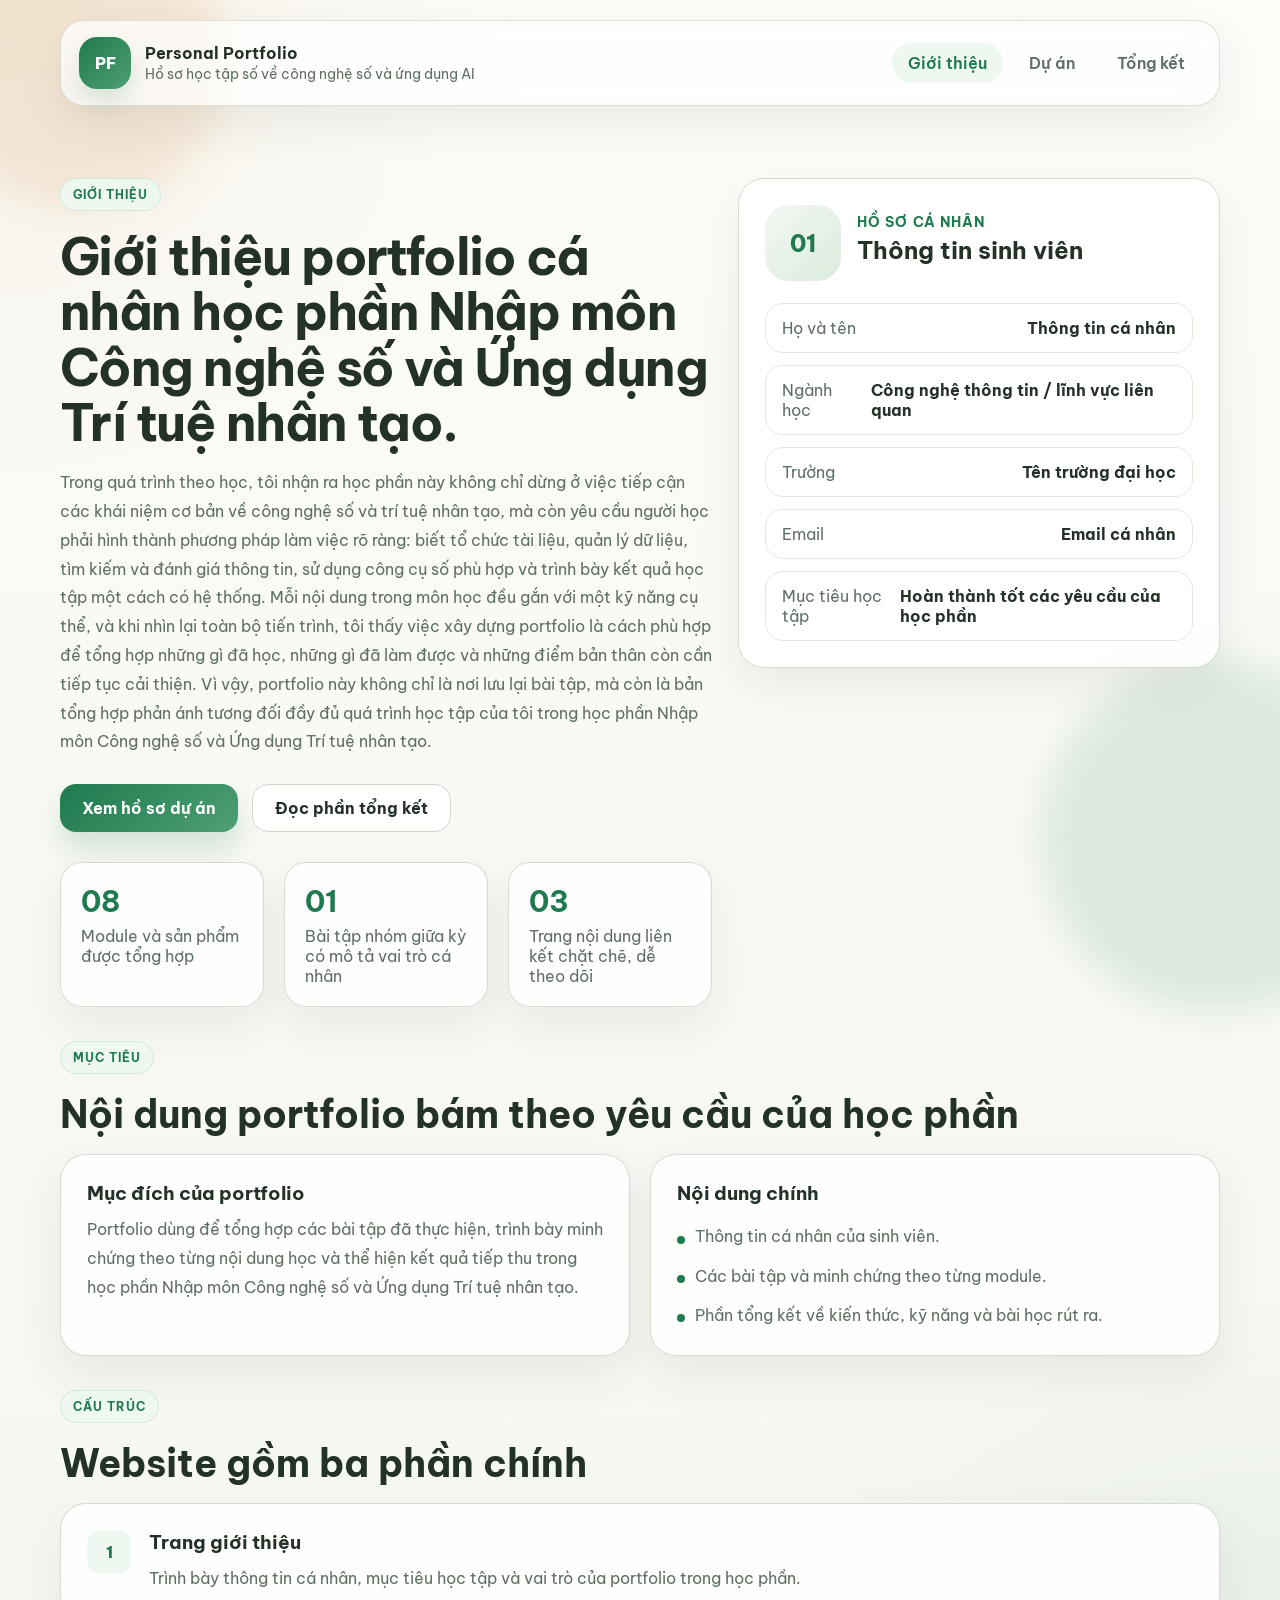
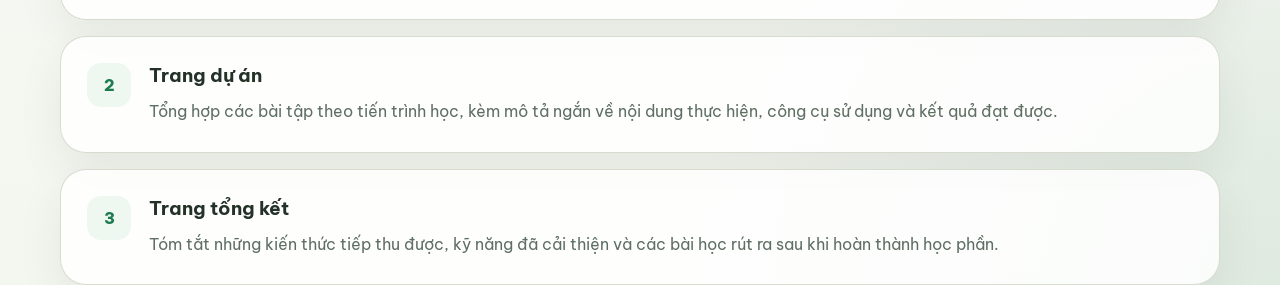
==== commit c5444f01: "2" ====
--- a/index.html
+++ b/index.html
@@ -15,8 +15,8 @@
       <a class="brand" href="index.html">
         <span class="brand-badge">PF</span>
         <span class="brand-copy">
-          <strong>Digital Portfolio</strong>
-          <small>Nhập môn công nghệ số và ứng dụng trí tuệ nhân tạo</small>
+          <strong>Personal Portfolio</strong>
+          <small>Hồ sơ học tập số về công nghệ số và ứng dụng AI</small>
         </span>
       </a>
 
@@ -30,77 +30,78 @@
     <main class="container">
       <section class="hero reveal">
         <div class="hero-copy">
-          <span class="eyebrow">TRANG GIỚI THIỆU</span>
-          <h1>Portfolio cá nhân được thiết kế theo đúng yêu cầu môn học, với tông sáng hiện đại và dễ đọc.</h1>
+          <span class="eyebrow">Giới thiệu</span>
+          <h1>Giới thiệu portfolio cá nhân học phần Nhập môn Công nghệ số và Ứng dụng Trí tuệ nhân tạo.</h1>
           <p class="lead">
-            Website này tổng hợp thông tin cá nhân, mục tiêu học tập, các bài tập đã thực hiện trên LMS
-            và phần tự đánh giá sau khi hoàn thành học phần. Bố cục được chia thành 3 trang rõ ràng để
-            thuận tiện khi nộp bài và trình bày sản phẩm.
+            Trong quá trình theo học, tôi nhận ra học phần này không chỉ dừng ở việc tiếp cận các khái niệm cơ bản về công nghệ số
+            và trí tuệ nhân tạo, mà còn yêu cầu người học phải hình thành phương pháp làm việc rõ ràng: biết tổ chức tài liệu, quản lý dữ liệu,
+            tìm kiếm và đánh giá thông tin, sử dụng công cụ số phù hợp và trình bày kết quả học tập một cách có hệ thống. Mỗi nội dung trong môn học
+            đều gắn với một kỹ năng cụ thể, và khi nhìn lại toàn bộ tiến trình, tôi thấy việc xây dựng portfolio là cách phù hợp để tổng hợp những gì
+            đã học, những gì đã làm được và những điểm bản thân còn cần tiếp tục cải thiện. Vì vậy, portfolio này không chỉ là nơi lưu lại bài tập,
+            mà còn là bản tổng hợp phản ánh tương đối đầy đủ quá trình học tập của tôi trong học phần Nhập môn Công nghệ số và Ứng dụng Trí tuệ nhân tạo.
           </p>
 
           <div class="hero-actions">
-            <a class="btn btn-primary" href="du-an.html">Xem trang dự án</a>
-            <a class="btn btn-secondary" href="tong-ket.html">Đọc trang tổng kết</a>
+            <a class="btn btn-primary" href="du-an.html">Xem hồ sơ dự án</a>
+            <a class="btn btn-secondary" href="tong-ket.html">Đọc phần tổng kết</a>
           </div>
 
           <div class="stat-grid">
             <article class="stat-card">
-              <strong>03</strong>
-              <span>Trang nội dung chính</span>
-            </article>
-            <article class="stat-card">
-              <strong>06</strong>
-              <span>Nhóm bài tập theo đề bài</span>
+              <strong>08</strong>
+              <span>Module và sản phẩm được tổng hợp</span>
             </article>
             <article class="stat-card">
               <strong>01</strong>
-              <span>Phong cách trình bày thống nhất</span>
+              <span>Bài tập nhóm giữa kỳ có mô tả vai trò cá nhân</span>
+            </article>
+            <article class="stat-card">
+              <strong>03</strong>
+              <span>Trang nội dung liên kết chặt chẽ, dễ theo dõi</span>
             </article>
           </div>
         </div>
 
         <aside class="profile-card reveal">
           <div class="profile-top">
-            <div class="avatar">SV</div>
+            <div class="avatar">01</div>
             <div>
-              <p class="profile-label">Thông tin sinh viên</p>
-              <h2>Nguyễn Văn A</h2>
-              <p class="muted">Mẫu nội dung để thay bằng thông tin thật trước khi nộp bài.</p>
+              <p class="profile-label">Hồ sơ cá nhân</p>
+              <h2>Thông tin sinh viên</h2>
             </div>
           </div>
 
           <ul class="info-list">
-            <li><span>Mã sinh viên</span><strong>22IT0001</strong></li>
-            <li><span>Lớp</span><strong>Nhập môn CN số và AI</strong></li>
-            <li><span>Trường</span><strong>Đại học XYZ</strong></li>
-            <li><span>Email</span><strong>nguyenvana@example.com</strong></li>
-            <li><span>Mục tiêu</span><strong>Hoàn thiện portfolio đúng yêu cầu</strong></li>
+            <li><span>Họ và tên</span><strong>Thông tin cá nhân</strong></li>
+            <li><span>Ngành học</span><strong>Công nghệ thông tin / lĩnh vực liên quan</strong></li>
+            <li><span>Trường</span><strong>Tên trường đại học</strong></li>
+            <li><span>Email</span><strong>Email cá nhân</strong></li>
+            <li><span>Mục tiêu học tập</span><strong>Hoàn thành tốt các yêu cầu của học phần</strong></li>
           </ul>
         </aside>
       </section>
 
       <section class="section reveal">
         <div class="section-heading">
-          <span class="section-kicker">I. Mục tiêu</span>
-          <h2>Nội dung bám sát phần mô tả trong đề bài cá nhân</h2>
+          <span class="section-kicker">Mục tiêu</span>
+          <h2>Nội dung portfolio bám theo yêu cầu của học phần</h2>
         </div>
 
         <div class="grid-two">
           <article class="panel">
-            <h3>Mục tiêu của portfolio</h3>
+            <h3>Mục đích của portfolio</h3>
             <p>
-              Thể hiện quá trình học tập, khả năng tổng hợp kiến thức và cách trình bày nội dung số
-              một cách mạch lạc. Portfolio không chỉ là nơi lưu bài làm mà còn phản ánh tư duy tổ chức,
-              tính thẩm mỹ và khả năng sử dụng công cụ số của sinh viên.
+              Portfolio dùng để tổng hợp các bài tập đã thực hiện, trình bày minh chứng theo từng nội dung học
+              và thể hiện kết quả tiếp thu trong học phần Nhập môn Công nghệ số và Ứng dụng Trí tuệ nhân tạo.
             </p>
           </article>
 
           <article class="panel">
-            <h3>Những gì website này đáp ứng</h3>
+            <h3>Nội dung chính</h3>
             <ul class="feature-list">
-              <li>Trang giới thiệu có thông tin cá nhân, định hướng và mục tiêu học tập.</li>
-              <li>Trang dự án trình bày đầy đủ các bài tập thành phần theo nhóm nội dung.</li>
-              <li>Trang tổng kết nêu kiến thức tiếp thu, kỹ năng cải thiện và định hướng tiếp theo.</li>
+              <li>Thông tin cá nhân của sinh viên.</li>
+              <li>Các bài tập và minh chứng theo từng module.</li>
+              <li>Phần tổng kết về kiến thức, kỹ năng và bài học rút ra.</li>
             </ul>
           </article>
         </div>
@@ -108,32 +109,32 @@
 
       <section class="section reveal">
         <div class="section-heading">
-          <span class="section-kicker">II. Bố cục đề xuất</span>
-          <h2>Thiết kế sáng, rõ, ưu tiên khả năng đọc và cảm giác chuyên nghiệp</h2>
+          <span class="section-kicker">Cấu trúc</span>
+          <h2>Website gồm ba phần chính</h2>
         </div>
 
         <div class="timeline">
           <article class="timeline-item">
             <span class="timeline-step">1</span>
             <div>
-              <h3>Trang Giới thiệu</h3>
-              <p>Trình bày thông tin cá nhân, mục tiêu của portfolio, định hướng học tập và phần tóm tắt nhanh về cấu trúc website.</p>
+              <h3>Trang giới thiệu</h3>
+              <p>Trình bày thông tin cá nhân, mục tiêu học tập và vai trò của portfolio trong học phần.</p>
             </div>
           </article>
 
           <article class="timeline-item">
             <span class="timeline-step">2</span>
             <div>
-              <h3>Trang Dự án</h3>
-              <p>Tổng hợp các bài tập, sản phẩm hoặc nội dung minh chứng đã hoàn thành, chia theo từng mục lớn của môn học.</p>
+              <h3>Trang dự án</h3>
+              <p>Tổng hợp các bài tập theo tiến trình học, kèm mô tả ngắn về nội dung thực hiện, công cụ sử dụng và kết quả đạt được.</p>
             </div>
           </article>
 
           <article class="timeline-item">
             <span class="timeline-step">3</span>
             <div>
-              <h3>Trang Tổng kết</h3>
-              <p>Viết cảm nhận, tự đánh giá, rút ra kiến thức quan trọng và nêu hướng phát triển sau khi kết thúc học phần.</p>
+              <h3>Trang tổng kết</h3>
+              <p>Tóm tắt những kiến thức tiếp thu được, kỹ năng đã cải thiện và các bài học rút ra sau khi hoàn thành học phần.</p>
             </div>
           </article>
         </div>
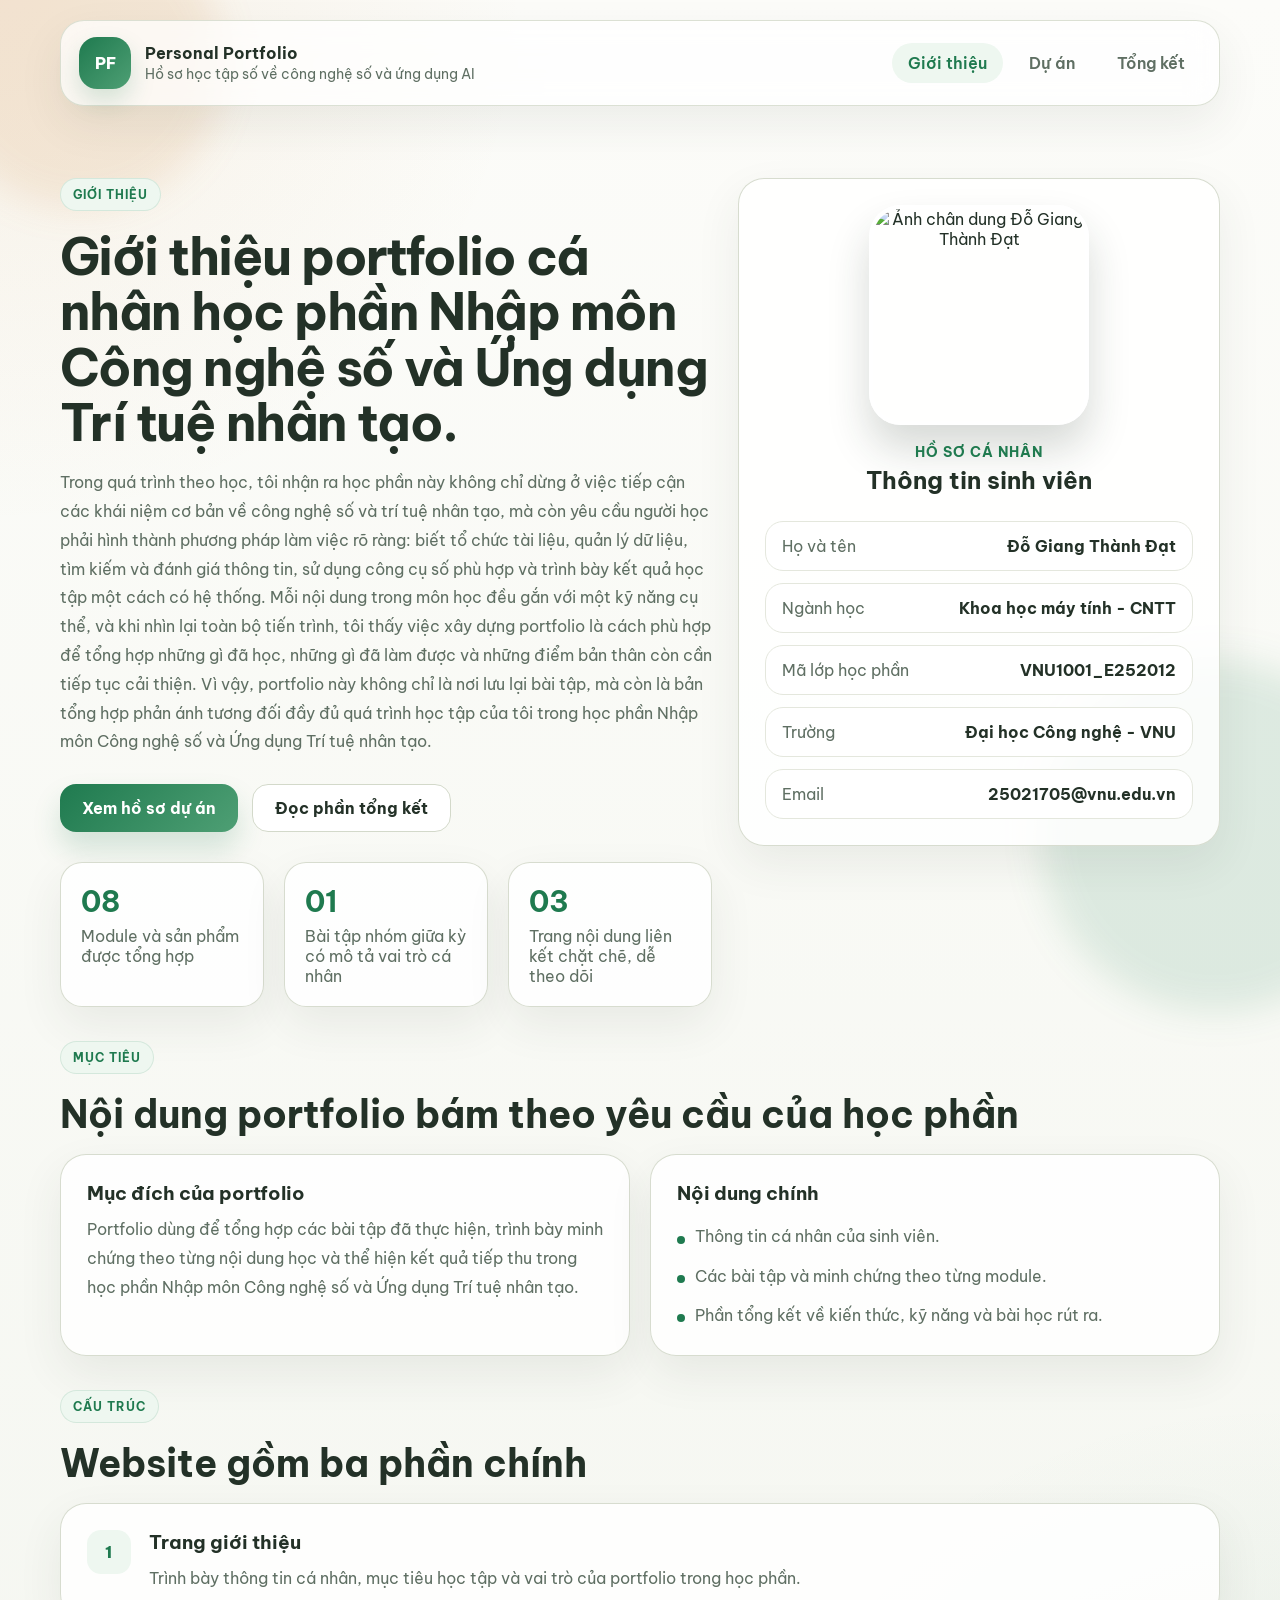
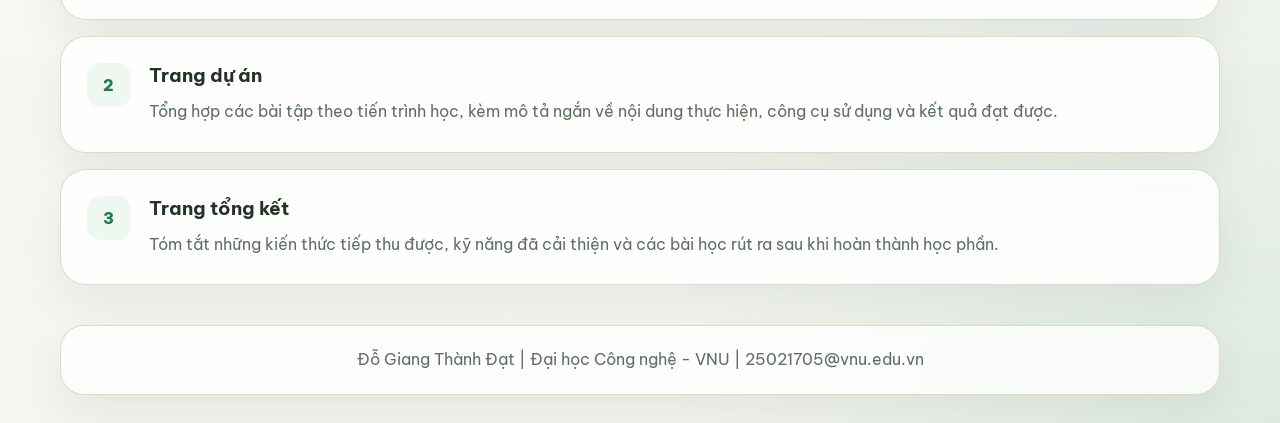
==== commit 1b47a695: "3" ====
--- a/index.html
+++ b/index.html
@@ -64,7 +64,7 @@
 
         <aside class="profile-card reveal">
           <div class="profile-top">
-            <div class="avatar">01</div>
+            <img class="profile-photo" src="profile.jpg" alt="Ảnh chân dung Đỗ Giang Thành Đạt" />
             <div>
               <p class="profile-label">Hồ sơ cá nhân</p>
               <h2>Thông tin sinh viên</h2>
@@ -72,11 +72,11 @@
           </div>
 
           <ul class="info-list">
-            <li><span>Họ và tên</span><strong>Thông tin cá nhân</strong></li>
-            <li><span>Ngành học</span><strong>Công nghệ thông tin / lĩnh vực liên quan</strong></li>
-            <li><span>Trường</span><strong>Tên trường đại học</strong></li>
-            <li><span>Email</span><strong>Email cá nhân</strong></li>
-            <li><span>Mục tiêu học tập</span><strong>Hoàn thành tốt các yêu cầu của học phần</strong></li>
+            <li><span>Họ và tên</span><strong>Đỗ Giang Thành Đạt</strong></li>
+            <li><span>Ngành học</span><strong>Khoa học máy tính - CNTT</strong></li>
+            <li><span>Mã lớp học phần</span><strong>VNU1001_E252012</strong></li>
+            <li><span>Trường</span><strong>Đại học Công nghệ - VNU</strong></li>
+            <li><span>Email</span><strong>25021705@vnu.edu.vn</strong></li>
           </ul>
         </aside>
       </section>
@@ -140,6 +140,12 @@
         </div>
       </section>
     </main>
+
+    <footer class="site-footer reveal">
+      <div class="footer-inner">
+        <p>Đỗ Giang Thành Đạt | Đại học Công nghệ - VNU | 25021705@vnu.edu.vn</p>
+      </div>
+    </footer>
   </div>
 
   <script src="script.js"></script>
--- a/styles.css
+++ b/styles.css
@@ -285,11 +285,18 @@
   padding: 26px;
 }
 
+.project-card {
+  display: flex;
+  flex-direction: column;
+}
+
 .profile-top {
   display: flex;
-  align-items: center;
-  gap: 16px;
+  flex-direction: column;
+  align-items: center;
+  gap: 18px;
   margin-bottom: 22px;
+  text-align: center;
 }
 
 .avatar {
@@ -304,6 +311,17 @@
   font-size: 1.45rem;
 }
 
+.profile-photo {
+  width: 220px;
+  height: 220px;
+  object-fit: cover;
+  object-position: center top;
+  border-radius: 32px;
+  border: 4px solid rgba(255, 255, 255, 0.94);
+  box-shadow: 0 24px 42px rgba(35, 49, 39, 0.18);
+  flex-shrink: 0;
+}
+
 .profile-label {
   margin: 0 0 4px;
   color: var(--accent);
@@ -311,6 +329,10 @@
   font-weight: 700;
   text-transform: uppercase;
   letter-spacing: 0.08em;
+}
+
+.profile-card .profile-top h2 {
+  margin-bottom: 4px;
 }
 
 .profile-top h2,
@@ -435,6 +457,11 @@
   margin-bottom: 16px;
 }
 
+.card-action {
+  margin-top: 20px;
+  align-self: flex-start;
+}
+
 .chip {
   color: var(--accent);
   background: var(--accent-soft);
@@ -473,6 +500,31 @@
 .closing-box p {
   max-width: 820px;
   margin: 0 auto 22px;
+}
+
+.site-footer {
+  width: min(1160px, calc(100% - 32px));
+  margin: 40px auto 28px;
+  padding: 20px 24px;
+  border-radius: 24px;
+  background: rgba(255, 255, 255, 0.78);
+  border: 1px solid rgba(211, 217, 202, 0.9);
+  box-shadow: var(--shadow);
+  backdrop-filter: blur(10px);
+}
+
+.footer-inner {
+  text-align: center;
+}
+
+.footer-inner p {
+  margin: 0;
+  color: var(--muted);
+  line-height: 1.7;
+}
+
+.footer-inner p + p {
+  margin-top: 6px;
 }
 
 .reveal {
@@ -544,6 +596,10 @@
     width: min(100% - 20px, 1160px);
   }
 
+  .site-footer {
+    width: min(100% - 20px, 1160px);
+  }
+
   .hero,
   .page-intro {
     padding-top: 36px;
@@ -556,6 +612,16 @@
     align-items: flex-start;
   }
 
+  .profile-top {
+    align-items: center;
+    text-align: center;
+  }
+
+  .profile-photo {
+    width: 180px;
+    height: 180px;
+  }
+
   .timeline-item {
     grid-template-columns: 1fr;
   }
